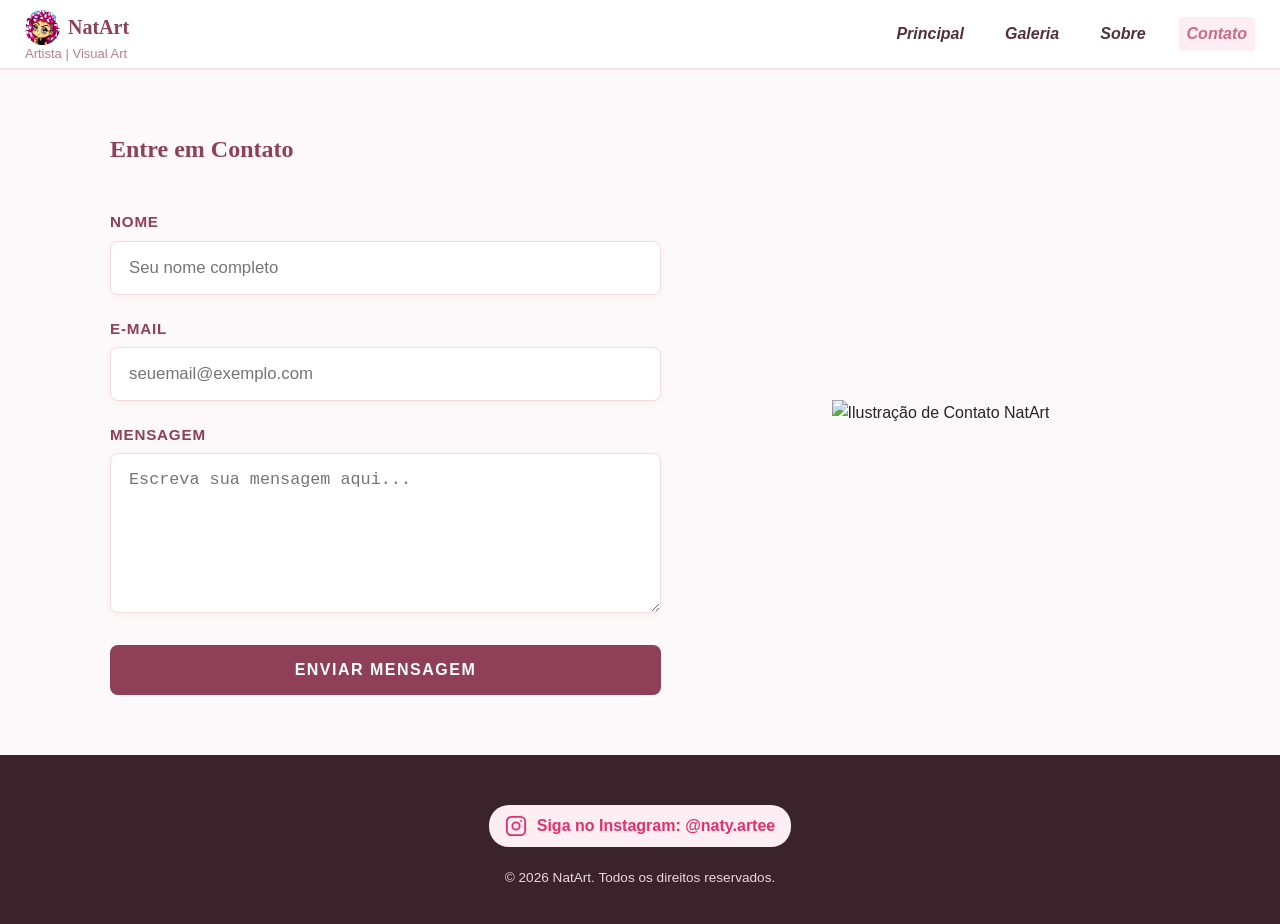
==== contato.html @ b6ee947b "Add files via upload" ====
<!DOCTYPE html>
<html lang="pt-BR">
<head>
    <meta charset="UTF-8">
    <meta name="viewport" content="width=device-width, initial-scale=1.0">
    <title>Contato - NatArt</title>
    <link rel="icon" type="image/x-icon" href="natart.ico">
    <link rel="stylesheet" href="style.css">
</head>
<body>

    <!-- Cabeçalho -->
    <header class="header">
        <div class="logo-container">
            <div class="logo-header">
                <img src="natart.ico" alt="Ícone NatArt" class="logo-img">
                <span class="logo-text">NatArt</span>
            </div>
            <span class="logo-subtitle">Artista | Visual Art</span>
        </div>

        <nav class="nav-menu">
            <a href="index.html">Principal</a>
            <a href="galeria.html">Galeria</a>
            <a href="sobre.html">Sobre</a>
            <a href="contato.html" class="active">Contato</a>
        </nav>
    </header>

    <!-- Conteúdo Principal - Página de Contato -->
    <main class="section">
        <div class="contato-container">
            
            <!-- Lado Esquerdo: Formulário Expandido -->
            <form class="form-contato" action="https://formspree.io/f/xqpakjdz" method="POST">
                <h2>Entre em Contato</h2>
                
                <div class="campo">
                    <label for="nome">Nome</label>
                    <input type="text" id="nome" name="nome" placeholder="Seu nome completo" required>
                </div>

                <div class="campo">
                    <label for="email">E-mail</label>
                    <input type="email" id="email" name="email" placeholder="seuemail@exemplo.com" required>
                </div>

                <div class="campo">
                    <label for="mensagem">Mensagem</label>
                    <textarea id="mensagem" name="mensagem" placeholder="Escreva sua mensagem aqui..." required></textarea>
                </div>

                <button type="submit" class="btn-enviar">Enviar Mensagem</button>
            </form>


          <!-- Lado Direito: Imagem de Destaque -->
				<div class="contato-info">
					<img src="png/arte2.png" alt="Ilustração de Contato NatArt" class="img-contato">
				</div>

        </div>
    </main>

    <!-- Rodapé -->
    <footer class="footer">
        <div class="instagram-container">
            <a href="https://www.instagram.com/naty.artee" target="_blank" rel="noopener noreferrer" class="instagram-link">
                <!-- Ícone do Instagram em SVG Padrão Otimizado -->
                <svg xmlns="http://www.w3.org/2000/svg" width="24" height="24" viewBox="0 0 24 24" fill="none" stroke="currentColor" stroke-width="2" stroke-linecap="round" stroke-linejoin="round" class="insta-icon">
                    <rect x="2" y="2" width="20" height="20" rx="5" ry="5"></rect>
                    <circle cx="12" cy="12" r="4"></circle>
                    <line x1="17.5" y1="6.5" x2="17.51" y2="6.5"></line>
                </svg>
                <span>Siga no Instagram: <strong>@naty.artee</strong></span>
            </a>
        </div>
        
        <p>&copy; 2026 NatArt. Todos os direitos reservados.</p>
    </footer>

</body>
</html>
---- style.css ----
/* ==========================================
   1. RESET & PALETA IDENTIDADE NATART
   ========================================== */

html {
    font-size: 16px;
    overflow-y: scroll;
}

* {
    margin: 0;
    padding: 0;
    box-sizing: border-box;
}

body {
    font-family: Arial, sans-serif;
    color: #2b2226;
    background-color: #fdf8f9; /* Fundo off-white levemente rosado */
    line-height: 1.6;
    display: flex;
    flex-direction: column;
    min-height: 100vh;
}

img,
picture,
video {
    max-width: 100%;
    height: auto;
    display: block;
}


/* ==========================================
   2. CABEÇALHO
   ========================================== */

.header {
    width: 100%;
    min-height: 65px;

    display: flex;
    justify-content: space-between;
    align-items: center;

    padding: 8px 25px;

    background-color: #ffffff;
    color: #2b2226;

    border-bottom: 2px solid #f2e3e7; /* Borda rosada delicada */

    position: sticky;
    top: 0;
    z-index: 1000;
}


/* ==========================================
   3. LOGO
   ========================================== */

.logo-container {
    display: flex;
    flex-direction: column;
    align-items: flex-start;
    flex-shrink: 0;
}

.logo-header {
    display: flex;
    align-items: center;
    height: 38px;
    gap: 8px;
}

.logo-img {
    width: 35px;
    height: 35px;
    flex-shrink: 0;
    border-radius: 50%;
    object-fit: cover;
}

.logo-text {
    font-family: 'Times New Roman', serif;
    font-size: 20px;
    line-height: 1;
    font-weight: bold;
    color: #8f4058; /* Rosa escuro elegante */
    white-space: nowrap;
}

.logo-subtitle {
    display: block;
    margin-top: 1px;
    font-size: 13px;
    line-height: 1;
    color: #b58090;
    white-space: nowrap;
}


/* ==========================================
   4. MENU DE NAVEGAÇÃO
   ========================================== */

.nav-menu {
    display: flex;
    align-items: center;
    gap: 25px;
}

.nav-menu a {
    font-size: 16px;
    font-weight: bold;
    color: #52313d;
    text-decoration: none;
    white-space: nowrap;
    transition: all 0.3s ease;
    font-style: italic;
    padding: 4px 8px;
    border-radius: 4px;
}

.nav-menu a:hover,
.nav-menu a.active {
    color: #c86b85;
    background-color: #fceef2;
}


/* ==========================================
   5. SEÇÃO SOBRE (FOTO & TEXTO ANIMADO)
   ========================================== */

.sobre-container {
    display: flex;
    flex-direction: row;        /* Lado a lado */
    align-items: center;        /* Alinhamento vertical centralizado */
    justify-content: center;
    gap: 40px;                  /* Espaço entre a imagem e o texto */
    max-width: 900px;           /* Largura contida e elegante */
    margin: 30px auto;          /* Margem superior/inferior limpa */
    padding: 0 20px;
}

.sobre-foto {
    flex: 0 0 280px;            /* Diminui e fixa a largura da foto em 280px */
    max-width: 280px;
    position: relative;
    z-index: 2;                 /* Garante que a foto fique na frente durante a animação */
}

.sobre-foto img {
    width: 100%;
    height: auto;
    border-radius: 12px;
    border: 1px solid #f2e3e7;
    box-shadow: 0 8px 20px rgba(143, 64, 88, 0.12);
    object-fit: cover;
}

.sobre-texto {
    flex: 1;                    /* Ocupa o restante do espaço à direita */
    display: flex;
    flex-direction: column;
    align-items: flex-start;
    text-align: left;
    position: relative;
    z-index: 1;                 /* Fica atrás da foto no início */
    animation: surgirDeTras 1.2s cubic-bezier(0.25, 1, 0.5, 1) forwards;
}

.sobre-texto h2 {
    font-size: 2rem;
    color: #8f4058;
    margin-bottom: 15px;
    font-family: 'Times New Roman', serif;
}

.sobre-texto p {
    font-size: 1.05rem;
    line-height: 1.7;
    color: #52313d;
}

/* Animação: Texto surgindo de trás da foto */
@keyframes surgirDeTras {
    0% {
        opacity: 0;
        transform: translateX(-80px) scale(0.95); /* Começa recuado atrás da foto */
    }
    100% {
        opacity: 1;
        transform: translateX(0) scale(1); /* Posição final perfeita */
    }
}


/* ==========================================
   6. CONTEÚDO E GRADE DA GALERIA
   ========================================== */

.section {
    width: 100%;
    max-width: 1200px;
    margin: 0 auto;
    padding: 30px 20px;
}

.section h2 {
    margin-bottom: 20px;
    font-family: 'Times New Roman', serif;
    color: #8f4058;
}

.grid-galeria {
    display: grid;
    grid-template-columns: repeat(auto-fit, minmax(250px, 1fr));
    gap: 20px;
}

.card-arte img {
    width: 100%;
    height: auto;
    border-radius: 8px;
    border: 1px solid #f2e3e7;
}

.card-arte p {
    margin-top: 8px;
    font-size: 0.9rem;
    color: #6d525c;
}


/* ==========================================
   7. CARROSSEL PREMIUM (IDENTIDADE NATART)
   ========================================== */

.galeria-section {
    width: 100%;
    max-width: 950px;
    margin: 10px auto 30px auto;
    padding: 0 15px;
    box-sizing: border-box;
    text-align: center;
}

.galeria-section h2 {
    font-size: 2.2rem;
    color: #8f4058;
    margin-bottom: 20px;
}

.carousel-container {
    position: relative;
    width: 100%;
    margin: 0 auto;
    overflow: hidden;
    border-radius: 16px;
    background: linear-gradient(145deg, #fbf2f4, #ffffff);
    box-shadow: 0 10px 30px rgba(143, 64, 88, 0.08);
    border: 1px solid #f2dbe1;
    transition: box-shadow 0.3s ease;
}

.carousel-container:hover {
    box-shadow: 0 15px 40px rgba(143, 64, 88, 0.15);
}

.carousel-track {
    display: flex;
    transition: transform 0.45s cubic-bezier(0.25, 1, 0.5, 1);
    width: 100%;
}

.carousel-slide {
    min-width: 100%;
    box-sizing: border-box;
    padding: 25px 20px 20px 20px;
    display: flex;
    flex-direction: column;
    align-items: center;
    justify-content: center;
}

.carousel-slide img {
    max-width: 100%;
    max-height: 560px;
    object-fit: contain;
    border-radius: 10px;
    filter: drop-shadow(0 6px 14px rgba(143, 64, 88, 0.12));
}

.slide-caption {
    margin-top: 18px;
    padding: 10px 15px;
}

.slide-caption h3 {
    margin: 0 0 4px 0;
    font-family: 'Times New Roman', serif;
    font-size: 1.5rem;
    color: #52313d;
    font-weight: 700;
}

.slide-caption p {
    margin: 0;
    font-size: 0.95rem;
    color: #8f6875;
    font-style: italic;
}

/* Setas em Tom Rosado em Vidro Fosco */
.carousel-btn {
    position: absolute;
    top: 50%;
    transform: translateY(-50%);
    background: rgba(255, 255, 255, 0.85);
    color: #8f4058;
    border: 1px solid #f2dbe1;
    width: 46px;
    height: 46px;
    border-radius: 50%;
    cursor: pointer;
    font-size: 20px;
    display: flex;
    align-items: center;
    justify-content: center;
    z-index: 10;
    backdrop-filter: blur(6px);
    box-shadow: 0 4px 12px rgba(143, 64, 88, 0.1);
    transition: all 0.25s ease;
}

.carousel-btn:hover {
    background: #8f4058;
    color: #ffffff;
    transform: translateY(-50%) scale(1.1);
}

.carousel-btn.prev { left: 15px; }
.carousel-btn.next { right: 15px; }

/* Indicadores de Posição (Pills) */
.carousel-dots {
    display: flex;
    justify-content: center;
    align-items: center;
    gap: 8px;
    margin-top: 20px;
}

.dot {
    width: 10px;
    height: 10px;
    border-radius: 20px;
    background-color: #ebccd4;
    cursor: pointer;
    transition: all 0.3s cubic-bezier(0.4, 0, 0.2, 1);
}

.dot.active {
    width: 28px;
    background-color: #8f4058;
}



/* ==========================================
   SEÇÃO 8 - CONTATO
   ========================================== */

.hero {
    text-align: center;
    padding: 40px 20px;
    background-color: #fcf0f3;
    border-radius: 12px;
    border: 1px solid #f4e1e6;
    margin-bottom: 30px;
}

.hero h1 {
    font-size: 2rem;
    color: #8f4058;
    margin-bottom: 15px;
}

.btn-hero {
    display: inline-block;
    padding: 12px 28px;
    background-color: #8f4058;
    color: #ffffff;
    text-decoration: none;
    font-weight: bold;
    border-radius: 6px;
    font-size: 1.1rem;
    transition: background-color 0.3s ease;
}

.btn-hero:hover {
    background-color: #c86b85;
}

/* Estrutura da Página de Contato */
.contato-container {
    display: flex;
    flex-direction: row;
    align-items: center; /* Centraliza verticalmente a imagem com o formulário */
    justify-content: space-between;
    gap: 50px;
    width: 100%;
    max-width: 1100px;
    margin: 30px auto;
    padding: 0 20px;
}

/* Lado Esquerdo: Formulário com Caixas Maiores */
.form-contato {
    flex: 1.2;
    width: 100%;
    display: flex;
    flex-direction: column;
    gap: 22px;
}

.campo {
    display: flex;
    flex-direction: column;
    gap: 6px;
}

.campo label {
    font-size: 0.95rem;
    font-weight: bold;
    color: #8f4058;
    text-transform: uppercase;
    letter-spacing: 0.8px;
}

.campo input,
.campo textarea {
    width: 100%;
    padding: 16px 18px;
    font-size: 1.05rem;
    color: #2b2226;
    background-color: #ffffff;
    border: 1.5px solid #f2dbe1;
    border-radius: 8px;
    outline: none;
    transition: all 0.25s ease;
    box-shadow: 0 2px 6px rgba(143, 64, 88, 0.04);
}

.campo textarea {
    min-height: 160px;
    resize: vertical;
}

.campo input:focus,
.campo textarea:focus {
    border-color: #8f4058;
    box-shadow: 0 0 0 4px rgba(143, 64, 88, 0.12);
}

.btn-enviar {
    padding: 16px 32px;
    background-color: #8f4058;
    color: #ffffff;
    border: none;
    border-radius: 8px;
    font-size: 1rem;
    font-weight: bold;
    letter-spacing: 1.5px;
    text-transform: uppercase;
    cursor: pointer;
    transition: background-color 0.3s ease, transform 0.2s ease;
    margin-top: 10px;
}

.btn-enviar:hover {
    background-color: #c86b85;
    transform: translateY(-2px);
}

/* Lado Direito: Exibição da Imagem PNG sem fundo */
.contato-info {
    flex: 1;
    width: 100%;
    display: flex;
    justify-content: center;
    align-items: center;
    background: transparent; /* Remove qualquer fundo de caixa */
    box-shadow: none; /* Remove a sombra da caixa */
    border: none;
}

.img-contato {
    max-width: 100%;
    height: auto;
    object-fit: contain;
    background: transparent;
}


/* ==========================================
   9. INSTAGRAM & RODAPÉ
   ========================================== */

.instagram-container {
    display: flex;
    justify-content: center;
    align-items: center;
    margin: 20px 0;
}

.instagram-link {
    display: inline-flex;
    align-items: center;
    gap: 10px;
    color: #e1306c;
    text-decoration: none;
    font-size: 1rem;
    font-weight: bold;
    padding: 8px 16px;
    background-color: #fceef2;
    border-radius: 20px;
    transition: background-color 0.2s ease;
}

.instagram-link:hover {
    background-color: #f8dde5;
}

.insta-icon {
    width: 22px;
    height: 22px;
    stroke: #e1306c;
}

.footer {
    width: 100%;
    margin-top: auto;
    padding: 30px 20px;
    text-align: center;
    background-color: #3b232c;
    color: #ffffff;
}

.footer p {
    margin: 5px 0;
    font-size: 0.85rem;
    color: #e8d7dd;
}


/* ==========================================
   10. RESPONSIVIDADE (DISPOSITIVOS MÓVEIS)
   ========================================== */

@media (max-width: 768px) {
    .header {
        flex-direction: column;
        gap: 8px;
        padding: 8px 15px;
    }

    .logo-subtitle {
        display: none;
    }

    .nav-menu {
        gap: 12px;
    }

    .nav-menu a {
        font-size: 14px;
    }

    .sobre-container {
        flex-direction: column;
        text-align: center;
        gap: 20px;
    }

    .sobre-foto {
        max-width: 220px;
    }

    .sobre-texto {
        align-items: center;
        text-align: center;
    }

    .carousel-slide img {
        max-height: 400px;
    }

    .carousel-btn {
        width: 38px;
        height: 38px;
        font-size: 16px;
    }

    .contato-container {
        flex-direction: column;
        gap: 35px;
    }
}
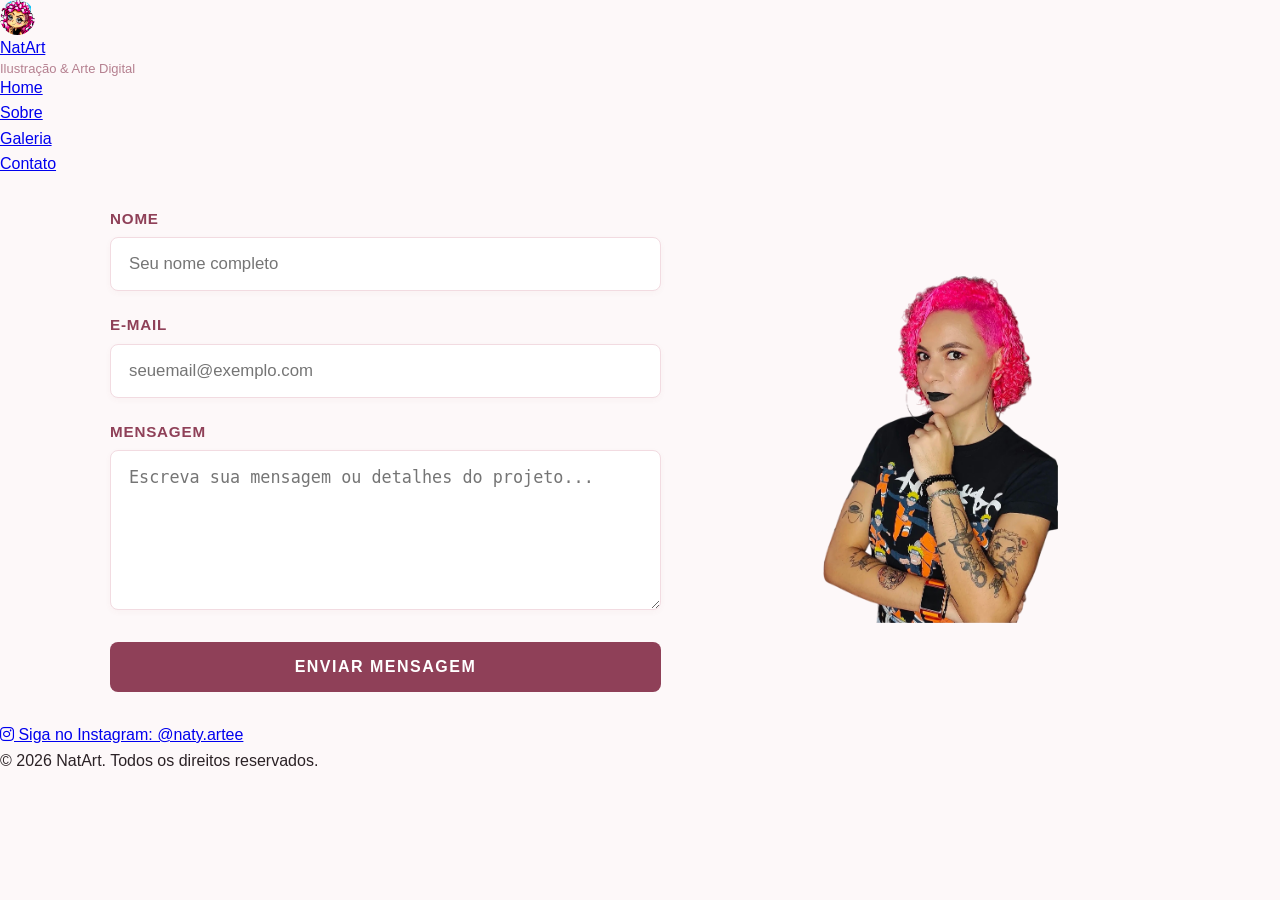
==== commit 4eb5e1e1: "Update contato.html" ====
--- a/contato.html
+++ b/contato.html
@@ -3,38 +3,40 @@
 <head>
     <meta charset="UTF-8">
     <meta name="viewport" content="width=device-width, initial-scale=1.0">
-    <title>Contato - NatArt</title>
-    <link rel="icon" type="image/x-icon" href="natart.ico">
-    <link rel="stylesheet" href="style.css">
+    <title>Contato | NatArt</title>
+
+    <!-- Biblioteca de Ícones (Font Awesome CDN) -->
+    <link rel="stylesheet" href="https://cdnjs.cloudflare.com/ajax/libs/font-awesome/6.5.1/css/all.min.css" integrity="sha512-DTOQO9RWCH3ppGqcWaEA1BIZOC6xxalwEsw9c2QQeAIftl+Vegovlnee1c9QX4TctnWMn13TZye+giMm8e2LwA==" crossorigin="anonymous" referrerpolicy="no-referrer" />
+
+    <!-- Link para a folha de estilos na pasta css/ -->
+    <link rel="stylesheet" href="css/style.css">
 </head>
 <body>
 
-    <!-- Cabeçalho -->
-    <header class="header">
+    <!-- CABEÇALHO & NAVEGAÇÃO -->
+    <header class="header-principal">
         <div class="logo-container">
-            <div class="logo-header">
-                <img src="natart.ico" alt="Ícone NatArt" class="logo-img">
-                <span class="logo-text">NatArt</span>
-            </div>
-            <span class="logo-subtitle">Artista | Visual Art</span>
+            <a href="index.html" class="logo">
+                <img src="png/natart.ico" alt="Logo NatArt" class="logo-img">
+                <span>NatArt</span>
+            </a>
+            <span class="logo-subtitle">Ilustração & Arte Digital</span>
         </div>
 
-        <nav class="nav-menu">
-            <a href="index.html">Principal</a>
-            <a href="galeria.html">Galeria</a>
-            <a href="sobre.html">Sobre</a>
-            <a href="contato.html" class="active">Contato</a>
+        <nav class="menu-navegacao">
+            <ul>
+                <li><a href="index.html">Home</a></li>
+                <li><a href="sobre.html">Sobre</a></li>
+                <li><a href="galeria.html">Galeria</a></li>
+                <li><a href="contato.html" class="active">Contato</a></li>
+            </ul>
         </nav>
     </header>
 
-    <!-- Conteúdo Principal - Página de Contato -->
-    <main class="section">
-        <div class="contato-container">
-            
-            <!-- Lado Esquerdo: Formulário Expandido -->
-            <form class="form-contato" action="https://formspree.io/f/xqpakjdz" method="POST">
-                <h2>Entre em Contato</h2>
-                
+    <!-- CONTEÚDO PRINCIPAL (CONTATO) -->
+    <main>
+        <section class="contato-container">
+            <form class="form-contato" action="#" method="POST">
                 <div class="campo">
                     <label for="nome">Nome</label>
                     <input type="text" id="nome" name="nome" placeholder="Seu nome completo" required>
@@ -47,37 +49,26 @@
 
                 <div class="campo">
                     <label for="mensagem">Mensagem</label>
-                    <textarea id="mensagem" name="mensagem" placeholder="Escreva sua mensagem aqui..." required></textarea>
+                    <textarea id="mensagem" name="mensagem" placeholder="Escreva sua mensagem ou detalhes do projeto..." required></textarea>
                 </div>
 
                 <button type="submit" class="btn-enviar">Enviar Mensagem</button>
             </form>
 
-
-          <!-- Lado Direito: Imagem de Destaque -->
-				<div class="contato-info">
-					<img src="png/arte2.png" alt="Ilustração de Contato NatArt" class="img-contato">
-				</div>
-
-        </div>
+            <div class="contato-info">
+                <img src="png/arte.png" alt="Ilustração de apoio contato">
+            </div>
+        </section>
     </main>
 
-    <!-- Rodapé -->
-    <footer class="footer">
-        <div class="instagram-container">
-            <a href="https://www.instagram.com/naty.artee" target="_blank" rel="noopener noreferrer" class="instagram-link">
-                <!-- Ícone do Instagram em SVG Padrão Otimizado -->
-                <svg xmlns="http://www.w3.org/2000/svg" width="24" height="24" viewBox="0 0 24 24" fill="none" stroke="currentColor" stroke-width="2" stroke-linecap="round" stroke-linejoin="round" class="insta-icon">
-                    <rect x="2" y="2" width="20" height="20" rx="5" ry="5"></rect>
-                    <circle cx="12" cy="12" r="4"></circle>
-                    <line x1="17.5" y1="6.5" x2="17.51" y2="6.5"></line>
-                </svg>
-                <span>Siga no Instagram: <strong>@naty.artee</strong></span>
-            </a>
-        </div>
-        
+    <!-- RODAPÉ & INSTAGRAM -->
+    <footer class="footer-principal">
+        <a href="https://www.instagram.com/naty.artee" target="_blank" rel="noopener noreferrer" class="btn-instagram">
+            <i class="fa-brands fa-instagram"></i>
+            Siga no Instagram: @naty.artee
+        </a>
         <p>&copy; 2026 NatArt. Todos os direitos reservados.</p>
     </footer>
 
 </body>
-</html>+</html>
--- a/css/style.css
+++ b/css/style.css
@@ -0,0 +1,613 @@
+/* ==========================================
+   1. RESET & PALETA IDENTIDADE NATART
+   ========================================== */
+
+html {
+    font-size: 16px;
+    overflow-y: scroll;
+}
+
+* {
+    margin: 0;
+    padding: 0;
+    box-sizing: border-box;
+}
+
+body {
+    font-family: Arial, sans-serif;
+    color: #2b2226;
+    background-color: #fdf8f9; /* Fundo off-white levemente rosado */
+    line-height: 1.6;
+    display: flex;
+    flex-direction: column;
+    min-height: 100vh;
+}
+
+img,
+picture,
+video {
+    max-width: 100%;
+    height: auto;
+    display: block;
+}
+
+
+/* ==========================================
+   2. CABEÇALHO
+   ========================================== */
+
+.header {
+    width: 100%;
+    min-height: 65px;
+
+    display: flex;
+    justify-content: space-between;
+    align-items: center;
+
+    padding: 8px 25px;
+
+    background-color: #ffffff;
+    color: #2b2226;
+
+    border-bottom: 2px solid #f2e3e7; /* Borda rosada delicada */
+
+    position: sticky;
+    top: 0;
+    z-index: 1000;
+}
+
+
+/* ==========================================
+   3. LOGO
+   ========================================== */
+
+.logo-container {
+    display: flex;
+    flex-direction: column;
+    align-items: flex-start;
+    flex-shrink: 0;
+}
+
+.logo-header {
+    display: flex;
+    align-items: center;
+    height: 38px;
+    gap: 8px;
+}
+
+.logo-img {
+    width: 35px;
+    height: 35px;
+    flex-shrink: 0;
+    border-radius: 50%;
+    object-fit: cover;
+}
+
+.logo-text {
+    font-family: 'Times New Roman', serif;
+    font-size: 20px;
+    line-height: 1;
+    font-weight: bold;
+    color: #8f4058; /* Rosa escuro elegante */
+    white-space: nowrap;
+}
+
+.logo-subtitle {
+    display: block;
+    margin-top: 1px;
+    font-size: 13px;
+    line-height: 1;
+    color: #b58090;
+    white-space: nowrap;
+}
+
+
+/* ==========================================
+   4. MENU DE NAVEGAÇÃO
+   ========================================== */
+
+.nav-menu {
+    display: flex;
+    align-items: center;
+    gap: 25px;
+}
+
+.nav-menu a {
+    font-size: 16px;
+    font-weight: bold;
+    color: #52313d;
+    text-decoration: none;
+    white-space: nowrap;
+    transition: all 0.3s ease;
+    font-style: italic;
+    padding: 4px 8px;
+    border-radius: 4px;
+}
+
+.nav-menu a:hover,
+.nav-menu a.active {
+    color: #c86b85;
+    background-color: #fceef2;
+}
+
+
+/* ==========================================
+   5. SEÇÃO SOBRE (FOTO & TEXTO ANIMADO)
+   ========================================== */
+
+.sobre-container {
+    display: flex;
+    flex-direction: row;        /* Lado a lado */
+    align-items: center;        /* Alinhamento vertical centralizado */
+    justify-content: center;
+    gap: 40px;                  /* Espaço entre a imagem e o texto */
+    max-width: 900px;           /* Largura contida e elegante */
+    margin: 30px auto;          /* Margem superior/inferior limpa */
+    padding: 0 20px;
+}
+
+.sobre-foto {
+    flex: 0 0 280px;            /* Diminui e fixa a largura da foto em 280px */
+    max-width: 280px;
+    position: relative;
+    z-index: 2;                 /* Garante que a foto fique na frente durante a animação */
+}
+
+.sobre-foto img {
+    width: 100%;
+    height: auto;
+    border-radius: 12px;
+    border: 1px solid #f2e3e7;
+    box-shadow: 0 8px 20px rgba(143, 64, 88, 0.12);
+    object-fit: cover;
+}
+
+.sobre-texto {
+    flex: 1;                    /* Ocupa o restante do espaço à direita */
+    display: flex;
+    flex-direction: column;
+    align-items: flex-start;
+    text-align: left;
+    position: relative;
+    z-index: 1;                 /* Fica atrás da foto no início */
+    animation: surgirDeTras 1.2s cubic-bezier(0.25, 1, 0.5, 1) forwards;
+}
+
+.sobre-texto h2 {
+    font-size: 2rem;
+    color: #8f4058;
+    margin-bottom: 15px;
+    font-family: 'Times New Roman', serif;
+}
+
+.sobre-texto p {
+    font-size: 1.05rem;
+    line-height: 1.7;
+    color: #52313d;
+}
+
+/* Animação: Texto surgindo de trás da foto */
+@keyframes surgirDeTras {
+    0% {
+        opacity: 0;
+        transform: translateX(-80px) scale(0.95); /* Começa recuado atrás da foto */
+    }
+    100% {
+        opacity: 1;
+        transform: translateX(0) scale(1); /* Posição final perfeita */
+    }
+}
+
+
+/* ==========================================
+   6. CONTEÚDO E GRADE DA GALERIA
+   ========================================== */
+
+.section {
+    width: 100%;
+    max-width: 1200px;
+    margin: 0 auto;
+    padding: 30px 20px;
+}
+
+.section h2 {
+    margin-bottom: 20px;
+    font-family: 'Times New Roman', serif;
+    color: #8f4058;
+}
+
+.grid-galeria {
+    display: grid;
+    grid-template-columns: repeat(auto-fit, minmax(250px, 1fr));
+    gap: 20px;
+}
+
+.card-arte img {
+    width: 100%;
+    height: auto;
+    border-radius: 8px;
+    border: 1px solid #f2e3e7;
+}
+
+.card-arte p {
+    margin-top: 8px;
+    font-size: 0.9rem;
+    color: #6d525c;
+}
+
+
+/* ==========================================
+   7. CARROSSEL PREMIUM (IDENTIDADE NATART)
+   ========================================== */
+
+.galeria-section {
+    width: 100%;
+    max-width: 950px;
+    margin: 10px auto 30px auto;
+    padding: 0 15px;
+    box-sizing: border-box;
+    text-align: center;
+}
+
+.galeria-section h2 {
+    font-size: 2.2rem;
+    color: #8f4058;
+    margin-bottom: 20px;
+}
+
+.carousel-container {
+    position: relative;
+    width: 100%;
+    margin: 0 auto;
+    overflow: hidden;
+    border-radius: 16px;
+    background: linear-gradient(145deg, #fbf2f4, #ffffff);
+    box-shadow: 0 10px 30px rgba(143, 64, 88, 0.08);
+    border: 1px solid #f2dbe1;
+    transition: box-shadow 0.3s ease;
+}
+
+.carousel-container:hover {
+    box-shadow: 0 15px 40px rgba(143, 64, 88, 0.15);
+}
+
+.carousel-track {
+    display: flex;
+    transition: transform 0.45s cubic-bezier(0.25, 1, 0.5, 1);
+    width: 100%;
+}
+
+.carousel-slide {
+    min-width: 100%;
+    box-sizing: border-box;
+    padding: 25px 20px 20px 20px;
+    display: flex;
+    flex-direction: column;
+    align-items: center;
+    justify-content: center;
+}
+
+.carousel-slide img {
+    max-width: 100%;
+    max-height: 560px;
+    object-fit: contain;
+    border-radius: 10px;
+    filter: drop-shadow(0 6px 14px rgba(143, 64, 88, 0.12));
+}
+
+.slide-caption {
+    margin-top: 18px;
+    padding: 10px 15px;
+}
+
+.slide-caption h3 {
+    margin: 0 0 4px 0;
+    font-family: 'Times New Roman', serif;
+    font-size: 1.5rem;
+    color: #52313d;
+    font-weight: 700;
+}
+
+.slide-caption p {
+    margin: 0;
+    font-size: 0.95rem;
+    color: #8f6875;
+    font-style: italic;
+}
+
+/* Setas em Tom Rosado em Vidro Fosco */
+.carousel-btn {
+    position: absolute;
+    top: 50%;
+    transform: translateY(-50%);
+    background: rgba(255, 255, 255, 0.85);
+    color: #8f4058;
+    border: 1px solid #f2dbe1;
+    width: 46px;
+    height: 46px;
+    border-radius: 50%;
+    cursor: pointer;
+    font-size: 20px;
+    display: flex;
+    align-items: center;
+    justify-content: center;
+    z-index: 10;
+    backdrop-filter: blur(6px);
+    box-shadow: 0 4px 12px rgba(143, 64, 88, 0.1);
+    transition: all 0.25s ease;
+}
+
+.carousel-btn:hover {
+    background: #8f4058;
+    color: #ffffff;
+    transform: translateY(-50%) scale(1.1);
+}
+
+.carousel-btn.prev { left: 15px; }
+.carousel-btn.next { right: 15px; }
+
+/* Indicadores de Posição (Pills) */
+.carousel-dots {
+    display: flex;
+    justify-content: center;
+    align-items: center;
+    gap: 8px;
+    margin-top: 20px;
+}
+
+.dot {
+    width: 10px;
+    height: 10px;
+    border-radius: 20px;
+    background-color: #ebccd4;
+    cursor: pointer;
+    transition: all 0.3s cubic-bezier(0.4, 0, 0.2, 1);
+}
+
+.dot.active {
+    width: 28px;
+    background-color: #8f4058;
+}
+
+
+
+/* ==========================================
+   SEÇÃO 8 - CONTATO
+   ========================================== */
+
+.hero {
+    text-align: center;
+    padding: 40px 20px;
+    background-color: #fcf0f3;
+    border-radius: 12px;
+    border: 1px solid #f4e1e6;
+    margin-bottom: 30px;
+}
+
+.hero h1 {
+    font-size: 2rem;
+    color: #8f4058;
+    margin-bottom: 15px;
+}
+
+.btn-hero {
+    display: inline-block;
+    padding: 12px 28px;
+    background-color: #8f4058;
+    color: #ffffff;
+    text-decoration: none;
+    font-weight: bold;
+    border-radius: 6px;
+    font-size: 1.1rem;
+    transition: background-color 0.3s ease;
+}
+
+.btn-hero:hover {
+    background-color: #c86b85;
+}
+
+/* Estrutura da Página de Contato */
+.contato-container {
+    display: flex;
+    flex-direction: row;
+    align-items: center; /* Centraliza verticalmente a imagem com o formulário */
+    justify-content: space-between;
+    gap: 50px;
+    width: 100%;
+    max-width: 1100px;
+    margin: 30px auto;
+    padding: 0 20px;
+}
+
+/* Lado Esquerdo: Formulário com Caixas Maiores */
+.form-contato {
+    flex: 1.2;
+    width: 100%;
+    display: flex;
+    flex-direction: column;
+    gap: 22px;
+}
+
+.campo {
+    display: flex;
+    flex-direction: column;
+    gap: 6px;
+}
+
+.campo label {
+    font-size: 0.95rem;
+    font-weight: bold;
+    color: #8f4058;
+    text-transform: uppercase;
+    letter-spacing: 0.8px;
+}
+
+.campo input,
+.campo textarea {
+    width: 100%;
+    padding: 16px 18px;
+    font-size: 1.05rem;
+    color: #2b2226;
+    background-color: #ffffff;
+    border: 1.5px solid #f2dbe1;
+    border-radius: 8px;
+    outline: none;
+    transition: all 0.25s ease;
+    box-shadow: 0 2px 6px rgba(143, 64, 88, 0.04);
+}
+
+.campo textarea {
+    min-height: 160px;
+    resize: vertical;
+}
+
+.campo input:focus,
+.campo textarea:focus {
+    border-color: #8f4058;
+    box-shadow: 0 0 0 4px rgba(143, 64, 88, 0.12);
+}
+
+.btn-enviar {
+    padding: 16px 32px;
+    background-color: #8f4058;
+    color: #ffffff;
+    border: none;
+    border-radius: 8px;
+    font-size: 1rem;
+    font-weight: bold;
+    letter-spacing: 1.5px;
+    text-transform: uppercase;
+    cursor: pointer;
+    transition: background-color 0.3s ease, transform 0.2s ease;
+    margin-top: 10px;
+}
+
+.btn-enviar:hover {
+    background-color: #c86b85;
+    transform: translateY(-2px);
+}
+
+/* Lado Direito: Exibição da Imagem PNG sem fundo */
+.contato-info {
+    flex: 1;
+    width: 100%;
+    display: flex;
+    justify-content: center;
+    align-items: center;
+    background: transparent; /* Remove qualquer fundo de caixa */
+    box-shadow: none; /* Remove a sombra da caixa */
+    border: none;
+}
+
+.img-contato {
+    max-width: 100%;
+    height: auto;
+    object-fit: contain;
+    background: transparent;
+}
+
+
+/* ==========================================
+   9. INSTAGRAM & RODAPÉ
+   ========================================== */
+
+.instagram-container {
+    display: flex;
+    justify-content: center;
+    align-items: center;
+    margin: 20px 0;
+}
+
+.instagram-link {
+    display: inline-flex;
+    align-items: center;
+    gap: 10px;
+    color: #e1306c;
+    text-decoration: none;
+    font-size: 1rem;
+    font-weight: bold;
+    padding: 8px 16px;
+    background-color: #fceef2;
+    border-radius: 20px;
+    transition: background-color 0.2s ease;
+}
+
+.instagram-link:hover {
+    background-color: #f8dde5;
+}
+
+.insta-icon {
+    width: 22px;
+    height: 22px;
+    stroke: #e1306c;
+}
+
+.footer {
+    width: 100%;
+    margin-top: auto;
+    padding: 30px 20px;
+    text-align: center;
+    background-color: #3b232c;
+    color: #ffffff;
+}
+
+.footer p {
+    margin: 5px 0;
+    font-size: 0.85rem;
+    color: #e8d7dd;
+}
+
+
+/* ==========================================
+   10. RESPONSIVIDADE (DISPOSITIVOS MÓVEIS)
+   ========================================== */
+
+@media (max-width: 768px) {
+    .header {
+        flex-direction: column;
+        gap: 8px;
+        padding: 8px 15px;
+    }
+
+    .logo-subtitle {
+        display: none;
+    }
+
+    .nav-menu {
+        gap: 12px;
+    }
+
+    .nav-menu a {
+        font-size: 14px;
+    }
+
+    .sobre-container {
+        flex-direction: column;
+        text-align: center;
+        gap: 20px;
+    }
+
+    .sobre-foto {
+        max-width: 220px;
+    }
+
+    .sobre-texto {
+        align-items: center;
+        text-align: center;
+    }
+
+    .carousel-slide img {
+        max-height: 400px;
+    }
+
+    .carousel-btn {
+        width: 38px;
+        height: 38px;
+        font-size: 16px;
+    }
+
+    .contato-container {
+        flex-direction: column;
+        gap: 35px;
+    }
+}
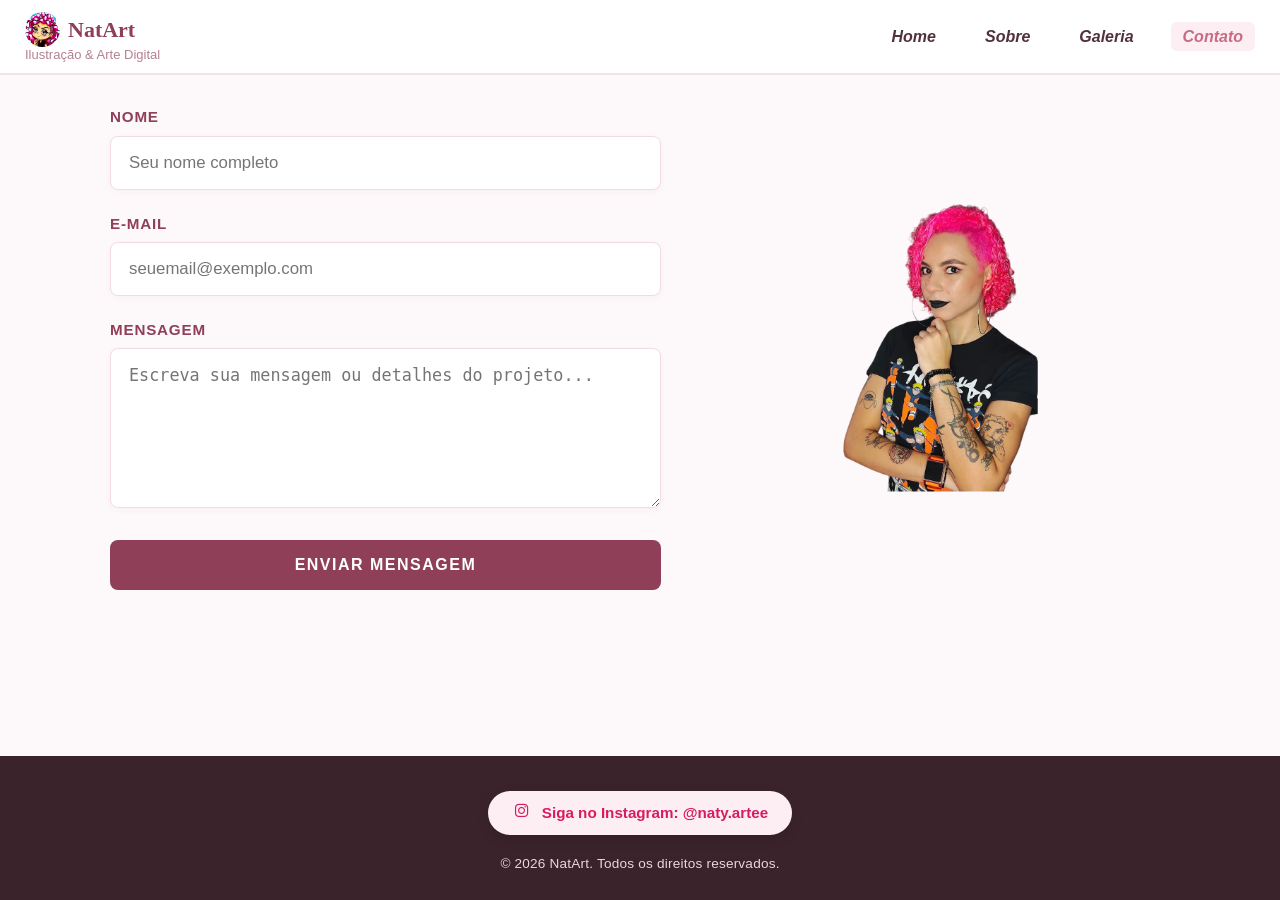
==== commit c20dc3a4: "Add files via upload" ====
--- a/contato.html
+++ b/contato.html
@@ -71,4 +71,4 @@
     </footer>
 
 </body>
-</html>
+</html>
--- a/css/style.css
+++ b/css/style.css
@@ -33,34 +33,129 @@
 
 
 /* ==========================================
-   2. CABEÇALHO
-   ========================================== */
-
-.header {
+   2. HOMEPAGE - HERO & DESTAQUES
+   ========================================== */
+
+/* Apresentação Principal (Hero Section) */
+.hero-principal {
+    display: flex;
+    align-items: center;
+    justify-content: space-between;
+    padding: 60px 20px;
+    max-width: 1100px;
+    margin: 0 auto;
+    gap: 40px;
+    width: 100%;
+}
+
+.hero-texto {
+    flex: 1;
+}
+
+.hero-texto h1 {
+    font-size: 2.5rem;
+    color: #8f4058; /* Tom vinho/rosa da marca */
+    margin-bottom: 15px;
+}
+
+.hero-texto p {
+    font-size: 1.2rem;
+    margin-bottom: 25px;
+    color: #55444c;
+}
+
+/* Retrato Principal da Nat */
+.hero-imagem {
+    flex: 1;
+    display: flex;
+    justify-content: center;
+}
+
+.hero-imagem .img-hero {
+    max-width: 280px;
+    width: 100%;
+    height: 420px;
+    object-fit: cover;
+    object-position: top center;
+    border-radius: 12px;
+    box-shadow: 0 8px 20px rgba(143, 64, 88, 0.12);
+    display: block;
+    margin: 0 auto;
+}
+
+/* Botão de Ação na Homepage */
+.btn-cta {
+    display: inline-block;
+    padding: 12px 28px;
+    background-color: #8f4058;
+    color: #ffffff;
+    text-decoration: none;
+    font-weight: bold;
+    border-radius: 25px;
+    transition: background 0.3s ease, transform 0.2s ease;
+}
+
+.btn-cta:hover {
+    background-color: #703043;
+    transform: translateY(-2px);
+}
+
+/* Área para as 3 fotos em destaque */
+.destaques-secao {
+    padding: 40px 20px;
+    max-width: 1100px;
+    margin: 0 auto;
+    width: 100%;
+    text-align: center;
+}
+
+.destaques-secao h2 {
+    color: #8f4058;
+    margin-bottom: 30px;
+    font-size: 1.8rem;
+    font-family: 'Times New Roman', serif;
+}
+
+.grid-container {
+    display: grid;
+    grid-template-columns: repeat(auto-fit, minmax(280px, 1fr));
+    gap: 25px;
+}
+
+.grid-item img {
+    width: 100%;
+    height: 340px;
+    object-fit: cover;
+    border-radius: 12px;
+    box-shadow: 0 4px 15px rgba(0, 0, 0, 0.08);
+    transition: transform 0.3s ease;
+}
+
+.grid-item img:hover {
+    transform: translateY(-5px);
+}
+
+
+/* ==========================================
+   3. CABEÇALHO & LOGO
+   ========================================== */
+
+.header,
+.header-principal {
     width: 100%;
     min-height: 65px;
-
     display: flex;
     justify-content: space-between;
     align-items: center;
-
-    padding: 8px 25px;
-
+    padding: 12px 25px;
     background-color: #ffffff;
     color: #2b2226;
-
-    border-bottom: 2px solid #f2e3e7; /* Borda rosada delicada */
-
+    border-bottom: 2px solid #f2e3e7;
     position: sticky;
     top: 0;
     z-index: 1000;
 }
 
-
-/* ==========================================
-   3. LOGO
-   ========================================== */
-
 .logo-container {
     display: flex;
     flex-direction: column;
@@ -68,11 +163,16 @@
     flex-shrink: 0;
 }
 
-.logo-header {
-    display: flex;
-    align-items: center;
-    height: 38px;
+.logo-header,
+.logo {
+    display: flex;
+    align-items: center;
     gap: 8px;
+    text-decoration: none;
+    font-family: 'Times New Roman', serif;
+    font-size: 22px;
+    font-weight: bold;
+    color: #8f4058;
 }
 
 .logo-img {
@@ -81,15 +181,6 @@
     flex-shrink: 0;
     border-radius: 50%;
     object-fit: cover;
-}
-
-.logo-text {
-    font-family: 'Times New Roman', serif;
-    font-size: 20px;
-    line-height: 1;
-    font-weight: bold;
-    color: #8f4058; /* Rosa escuro elegante */
-    white-space: nowrap;
 }
 
 .logo-subtitle {
@@ -106,13 +197,18 @@
    4. MENU DE NAVEGAÇÃO
    ========================================== */
 
-.nav-menu {
-    display: flex;
-    align-items: center;
+.nav-menu,
+.menu-navegacao ul {
+    display: flex;
+    align-items: center;
+    list-style: none;
     gap: 25px;
-}
-
-.nav-menu a {
+    margin: 0;
+    padding: 0;
+}
+
+.nav-menu a,
+.menu-navegacao a {
     font-size: 16px;
     font-weight: bold;
     color: #52313d;
@@ -120,12 +216,14 @@
     white-space: nowrap;
     transition: all 0.3s ease;
     font-style: italic;
-    padding: 4px 8px;
-    border-radius: 4px;
+    padding: 6px 12px;
+    border-radius: 6px;
 }
 
 .nav-menu a:hover,
-.nav-menu a.active {
+.nav-menu a.active,
+.menu-navegacao a:hover,
+.menu-navegacao a.active {
     color: #c86b85;
     background-color: #fceef2;
 }
@@ -137,20 +235,20 @@
 
 .sobre-container {
     display: flex;
-    flex-direction: row;        /* Lado a lado */
-    align-items: center;        /* Alinhamento vertical centralizado */
+    flex-direction: row;
+    align-items: center;
     justify-content: center;
-    gap: 40px;                  /* Espaço entre a imagem e o texto */
-    max-width: 900px;           /* Largura contida e elegante */
-    margin: 30px auto;          /* Margem superior/inferior limpa */
+    gap: 40px;
+    max-width: 900px;
+    margin: 30px auto;
     padding: 0 20px;
 }
 
 .sobre-foto {
-    flex: 0 0 280px;            /* Diminui e fixa a largura da foto em 280px */
+    flex: 0 0 280px;
     max-width: 280px;
     position: relative;
-    z-index: 2;                 /* Garante que a foto fique na frente durante a animação */
+    z-index: 2;
 }
 
 .sobre-foto img {
@@ -163,13 +261,13 @@
 }
 
 .sobre-texto {
-    flex: 1;                    /* Ocupa o restante do espaço à direita */
+    flex: 1;
     display: flex;
     flex-direction: column;
     align-items: flex-start;
     text-align: left;
     position: relative;
-    z-index: 1;                 /* Fica atrás da foto no início */
+    z-index: 1;
     animation: surgirDeTras 1.2s cubic-bezier(0.25, 1, 0.5, 1) forwards;
 }
 
@@ -186,58 +284,20 @@
     color: #52313d;
 }
 
-/* Animação: Texto surgindo de trás da foto */
 @keyframes surgirDeTras {
     0% {
         opacity: 0;
-        transform: translateX(-80px) scale(0.95); /* Começa recuado atrás da foto */
+        transform: translateX(-80px) scale(0.95);
     }
     100% {
         opacity: 1;
-        transform: translateX(0) scale(1); /* Posição final perfeita */
-    }
-}
-
-
-/* ==========================================
-   6. CONTEÚDO E GRADE DA GALERIA
-   ========================================== */
-
-.section {
-    width: 100%;
-    max-width: 1200px;
-    margin: 0 auto;
-    padding: 30px 20px;
-}
-
-.section h2 {
-    margin-bottom: 20px;
-    font-family: 'Times New Roman', serif;
-    color: #8f4058;
-}
-
-.grid-galeria {
-    display: grid;
-    grid-template-columns: repeat(auto-fit, minmax(250px, 1fr));
-    gap: 20px;
-}
-
-.card-arte img {
-    width: 100%;
-    height: auto;
-    border-radius: 8px;
-    border: 1px solid #f2e3e7;
-}
-
-.card-arte p {
-    margin-top: 8px;
-    font-size: 0.9rem;
-    color: #6d525c;
-}
-
-
-/* ==========================================
-   7. CARROSSEL PREMIUM (IDENTIDADE NATART)
+        transform: translateX(0) scale(1);
+    }
+}
+
+
+/* ==========================================
+   6. CARROSSEL PREMIUM
    ========================================== */
 
 .galeria-section {
@@ -253,6 +313,7 @@
     font-size: 2.2rem;
     color: #8f4058;
     margin-bottom: 20px;
+    font-family: 'Times New Roman', serif;
 }
 
 .carousel-container {
@@ -287,7 +348,7 @@
     justify-content: center;
 }
 
-.carousel-slide img {
+.carousel-slide img {	
     max-width: 100%;
     max-height: 560px;
     object-fit: contain;
@@ -315,7 +376,6 @@
     font-style: italic;
 }
 
-/* Setas em Tom Rosado em Vidro Fosco */
 .carousel-btn {
     position: absolute;
     top: 50%;
@@ -346,7 +406,6 @@
 .carousel-btn.prev { left: 15px; }
 .carousel-btn.next { right: 15px; }
 
-/* Indicadores de Posição (Pills) */
 .carousel-dots {
     display: flex;
     justify-content: center;
@@ -370,47 +429,14 @@
 }
 
 
-
-/* ==========================================
-   SEÇÃO 8 - CONTATO
-   ========================================== */
-
-.hero {
-    text-align: center;
-    padding: 40px 20px;
-    background-color: #fcf0f3;
-    border-radius: 12px;
-    border: 1px solid #f4e1e6;
-    margin-bottom: 30px;
-}
-
-.hero h1 {
-    font-size: 2rem;
-    color: #8f4058;
-    margin-bottom: 15px;
-}
-
-.btn-hero {
-    display: inline-block;
-    padding: 12px 28px;
-    background-color: #8f4058;
-    color: #ffffff;
-    text-decoration: none;
-    font-weight: bold;
-    border-radius: 6px;
-    font-size: 1.1rem;
-    transition: background-color 0.3s ease;
-}
-
-.btn-hero:hover {
-    background-color: #c86b85;
-}
-
-/* Estrutura da Página de Contato */
+/* ==========================================
+   7. CONTATO
+   ========================================== */
+
 .contato-container {
     display: flex;
     flex-direction: row;
-    align-items: center; /* Centraliza verticalmente a imagem com o formulário */
+    align-items: center;
     justify-content: space-between;
     gap: 50px;
     width: 100%;
@@ -419,7 +445,6 @@
     padding: 0 20px;
 }
 
-/* Lado Esquerdo: Formulário com Caixas Maiores */
 .form-contato {
     flex: 1.2;
     width: 100%;
@@ -487,98 +512,115 @@
     transform: translateY(-2px);
 }
 
-/* Lado Direito: Exibição da Imagem PNG sem fundo */
 .contato-info {
     flex: 1;
     width: 100%;
     display: flex;
     justify-content: center;
     align-items: center;
-    background: transparent; /* Remove qualquer fundo de caixa */
-    box-shadow: none; /* Remove a sombra da caixa */
-    border: none;
-}
-
-.img-contato {
-    max-width: 100%;
-    height: auto;
-    object-fit: contain;
-    background: transparent;
-}
-
-
-/* ==========================================
-   9. INSTAGRAM & RODAPÉ
-   ========================================== */
-
-.instagram-container {
-    display: flex;
-    justify-content: center;
-    align-items: center;
-    margin: 20px 0;
-}
-
-.instagram-link {
-    display: inline-flex;
-    align-items: center;
-    gap: 10px;
-    color: #e1306c;
-    text-decoration: none;
-    font-size: 1rem;
-    font-weight: bold;
-    padding: 8px 16px;
-    background-color: #fceef2;
-    border-radius: 20px;
-    transition: background-color 0.2s ease;
-}
-
-.instagram-link:hover {
-    background-color: #f8dde5;
-}
-
-.insta-icon {
-    width: 22px;
-    height: 22px;
-    stroke: #e1306c;
-}
-
-.footer {
+}
+
+.contato-info img {
+    max-width: 320px;
+    width: 100%;
+    height: 380px;
+    object-fit: cover;
+    object-position: center 13%;
+    border-radius: 12px;
+    filter: brightness(1.05) contrast(0.95);
+}
+
+
+/* ==========================================
+   8. RODAPÉ & INSTAGRAM
+   ========================================== */
+
+footer,
+.footer,
+.footer-principal {
     width: 100%;
     margin-top: auto;
-    padding: 30px 20px;
+    padding: 35px 20px 25px 20px;
     text-align: center;
     background-color: #3b232c;
     color: #ffffff;
-}
-
-.footer p {
-    margin: 5px 0;
+    display: flex;
+    flex-direction: column;
+    align-items: center;
+    gap: 18px;
+}
+
+/* Botão Siga no Instagram */
+.btn-instagram {
+    display: inline-flex;
+    align-items: center;
+    justify-content: center;
+    gap: 10px;
+    background-color: #fceef2;
+    color: #d81b60;
+    padding: 10px 24px;
+    border-radius: 25px;
+    text-decoration: none;
+    font-weight: bold;
+    font-size: 0.95rem;
+    transition: all 0.3s ease;
+    box-shadow: 0 4px 12px rgba(0, 0, 0, 0.15);
+}
+
+.btn-instagram:hover {
+    background-color: #ffffff;
+    transform: translateY(-2px);
+    box-shadow: 0 6px 16px rgba(0, 0, 0, 0.2);
+}
+
+.btn-instagram svg,
+.btn-instagram i {
+    width: 20px;
+    height: 20px;
+    fill: currentColor;
+}
+
+/* Texto de Direitos Autoriais */
+footer p,
+.footer p,
+.footer-principal p {
+    margin: 0;
     font-size: 0.85rem;
     color: #e8d7dd;
-}
-
-
-/* ==========================================
-   10. RESPONSIVIDADE (DISPOSITIVOS MÓVEIS)
+    letter-spacing: 0.2px;
+}
+
+
+/* ==========================================
+   9. RESPONSIVIDADE (DISPOSITIVOS MÓVEIS)
    ========================================== */
 
 @media (max-width: 768px) {
-    .header {
+    .header,
+    .header-principal {
         flex-direction: column;
-        gap: 8px;
-        padding: 8px 15px;
+        gap: 12px;
+        padding: 12px 15px;
     }
 
     .logo-subtitle {
         display: none;
     }
 
-    .nav-menu {
+    .nav-menu,
+    .menu-navegacao ul {
         gap: 12px;
     }
 
-    .nav-menu a {
+    .nav-menu a,
+    .menu-navegacao a {
         font-size: 14px;
+    }
+
+    .hero-principal {
+        flex-direction: column-reverse;
+        text-align: center;
+        padding: 30px 20px;
     }
 
     .sobre-container {
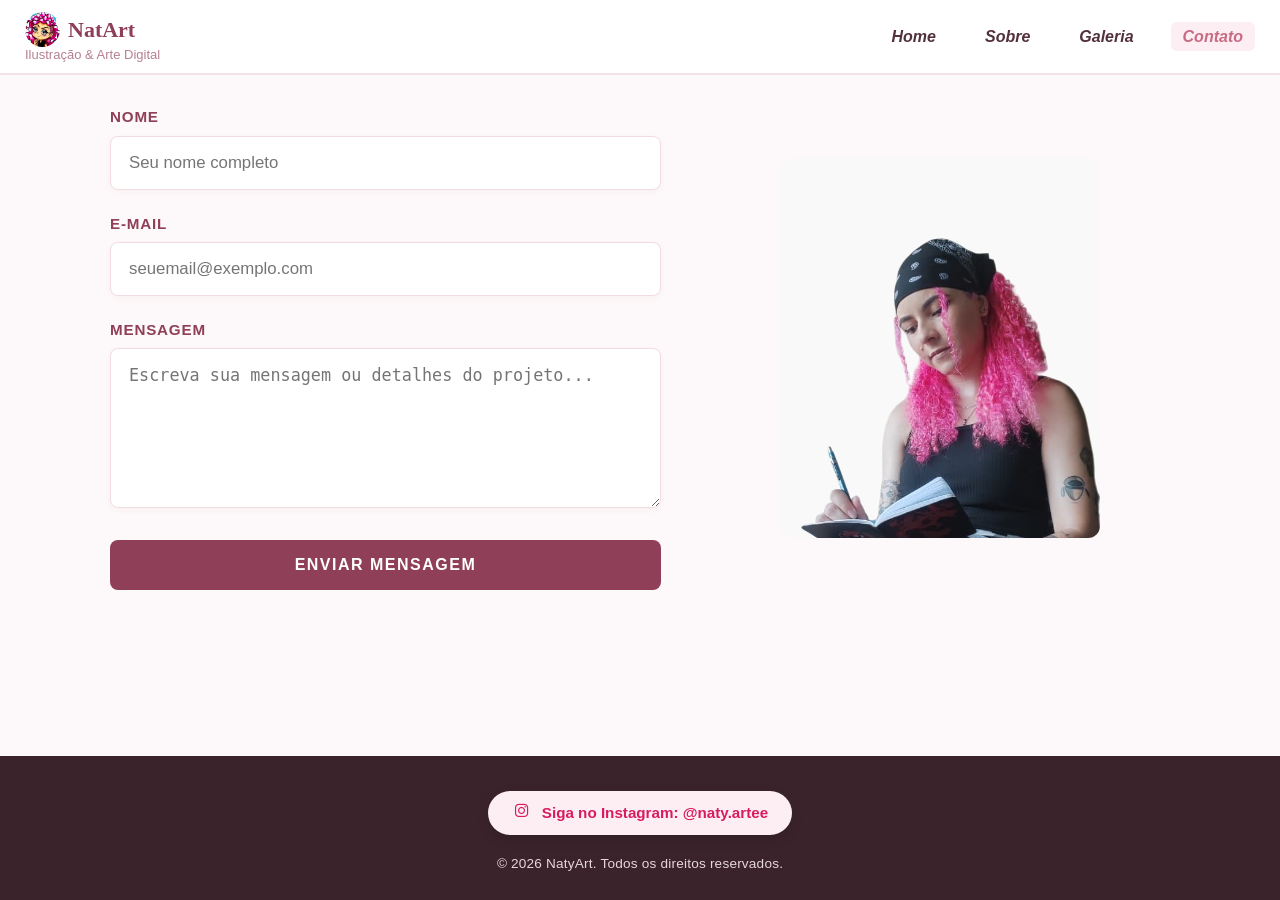
==== commit 13db818e: "Update contato.html" ====
--- a/contato.html
+++ b/contato.html
@@ -3,7 +3,7 @@
 <head>
     <meta charset="UTF-8">
     <meta name="viewport" content="width=device-width, initial-scale=1.0">
-    <title>Contato | NatArt</title>
+    <title>Contato | NatyArt</title>
 
     <!-- Biblioteca de Ícones (Font Awesome CDN) -->
     <link rel="stylesheet" href="https://cdnjs.cloudflare.com/ajax/libs/font-awesome/6.5.1/css/all.min.css" integrity="sha512-DTOQO9RWCH3ppGqcWaEA1BIZOC6xxalwEsw9c2QQeAIftl+Vegovlnee1c9QX4TctnWMn13TZye+giMm8e2LwA==" crossorigin="anonymous" referrerpolicy="no-referrer" />
@@ -67,8 +67,8 @@
             <i class="fa-brands fa-instagram"></i>
             Siga no Instagram: @naty.artee
         </a>
-        <p>&copy; 2026 NatArt. Todos os direitos reservados.</p>
+        <p>&copy; 2026 NatyArt. Todos os direitos reservados.</p>
     </footer>
 
 </body>
-</html>+</html>
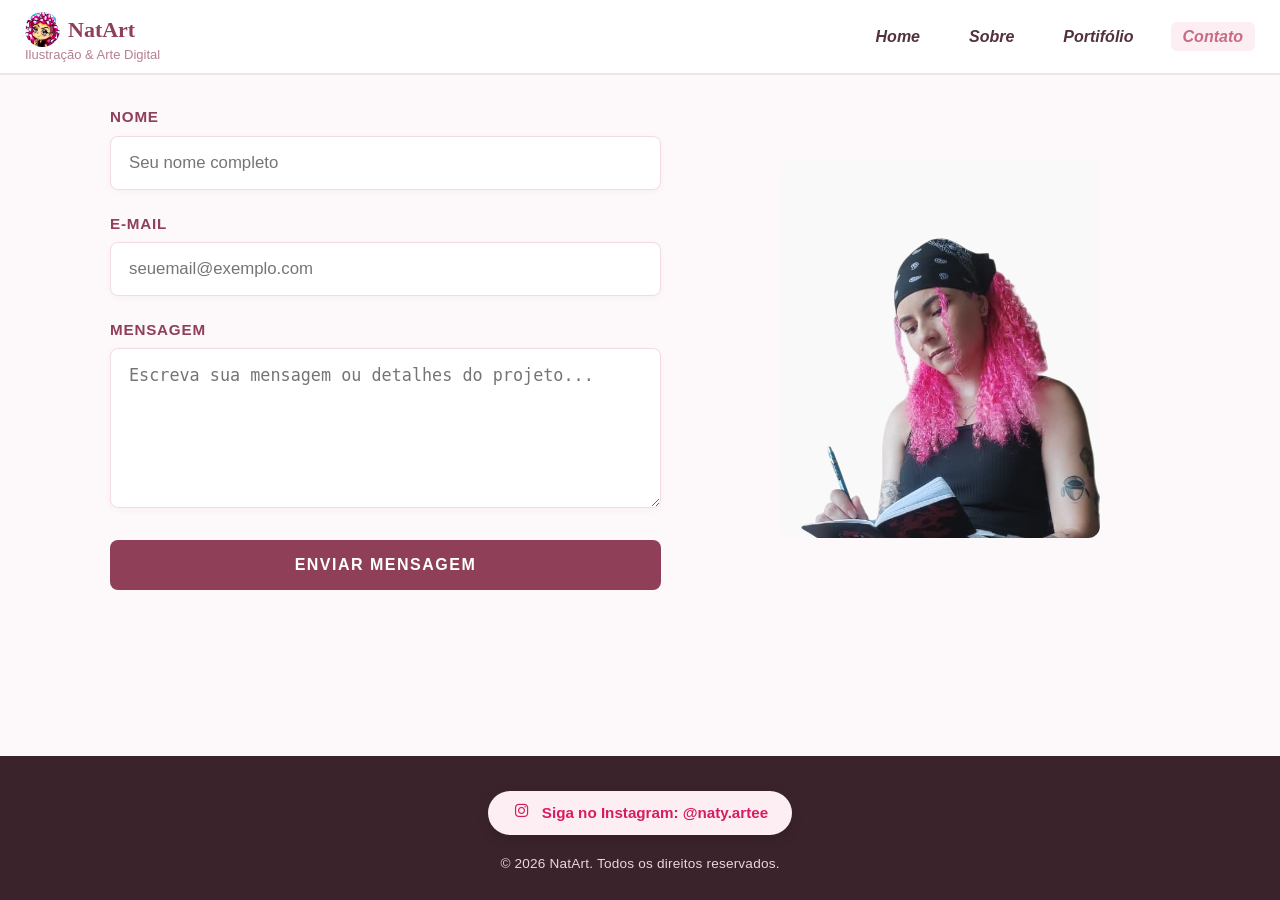
==== commit 72604fe7: "Update contato.html" ====
--- a/contato.html
+++ b/contato.html
@@ -3,7 +3,7 @@
 <head>
     <meta charset="UTF-8">
     <meta name="viewport" content="width=device-width, initial-scale=1.0">
-    <title>Contato | NatyArt</title>
+    <title>Contato | NatArt</title>
 
     <!-- Biblioteca de Ícones (Font Awesome CDN) -->
     <link rel="stylesheet" href="https://cdnjs.cloudflare.com/ajax/libs/font-awesome/6.5.1/css/all.min.css" integrity="sha512-DTOQO9RWCH3ppGqcWaEA1BIZOC6xxalwEsw9c2QQeAIftl+Vegovlnee1c9QX4TctnWMn13TZye+giMm8e2LwA==" crossorigin="anonymous" referrerpolicy="no-referrer" />
@@ -27,7 +27,7 @@
             <ul>
                 <li><a href="index.html">Home</a></li>
                 <li><a href="sobre.html">Sobre</a></li>
-                <li><a href="galeria.html">Galeria</a></li>
+                <li><a href="portifolio.html">Portifólio</a></li>
                 <li><a href="contato.html" class="active">Contato</a></li>
             </ul>
         </nav>
@@ -67,8 +67,7 @@
             <i class="fa-brands fa-instagram"></i>
             Siga no Instagram: @naty.artee
         </a>
-        <p>&copy; 2026 NatyArt. Todos os direitos reservados.</p>
+        <p>&copy; 2026 NatArt. Todos os direitos reservados.</p>
     </footer>
-
 </body>
 </html>
